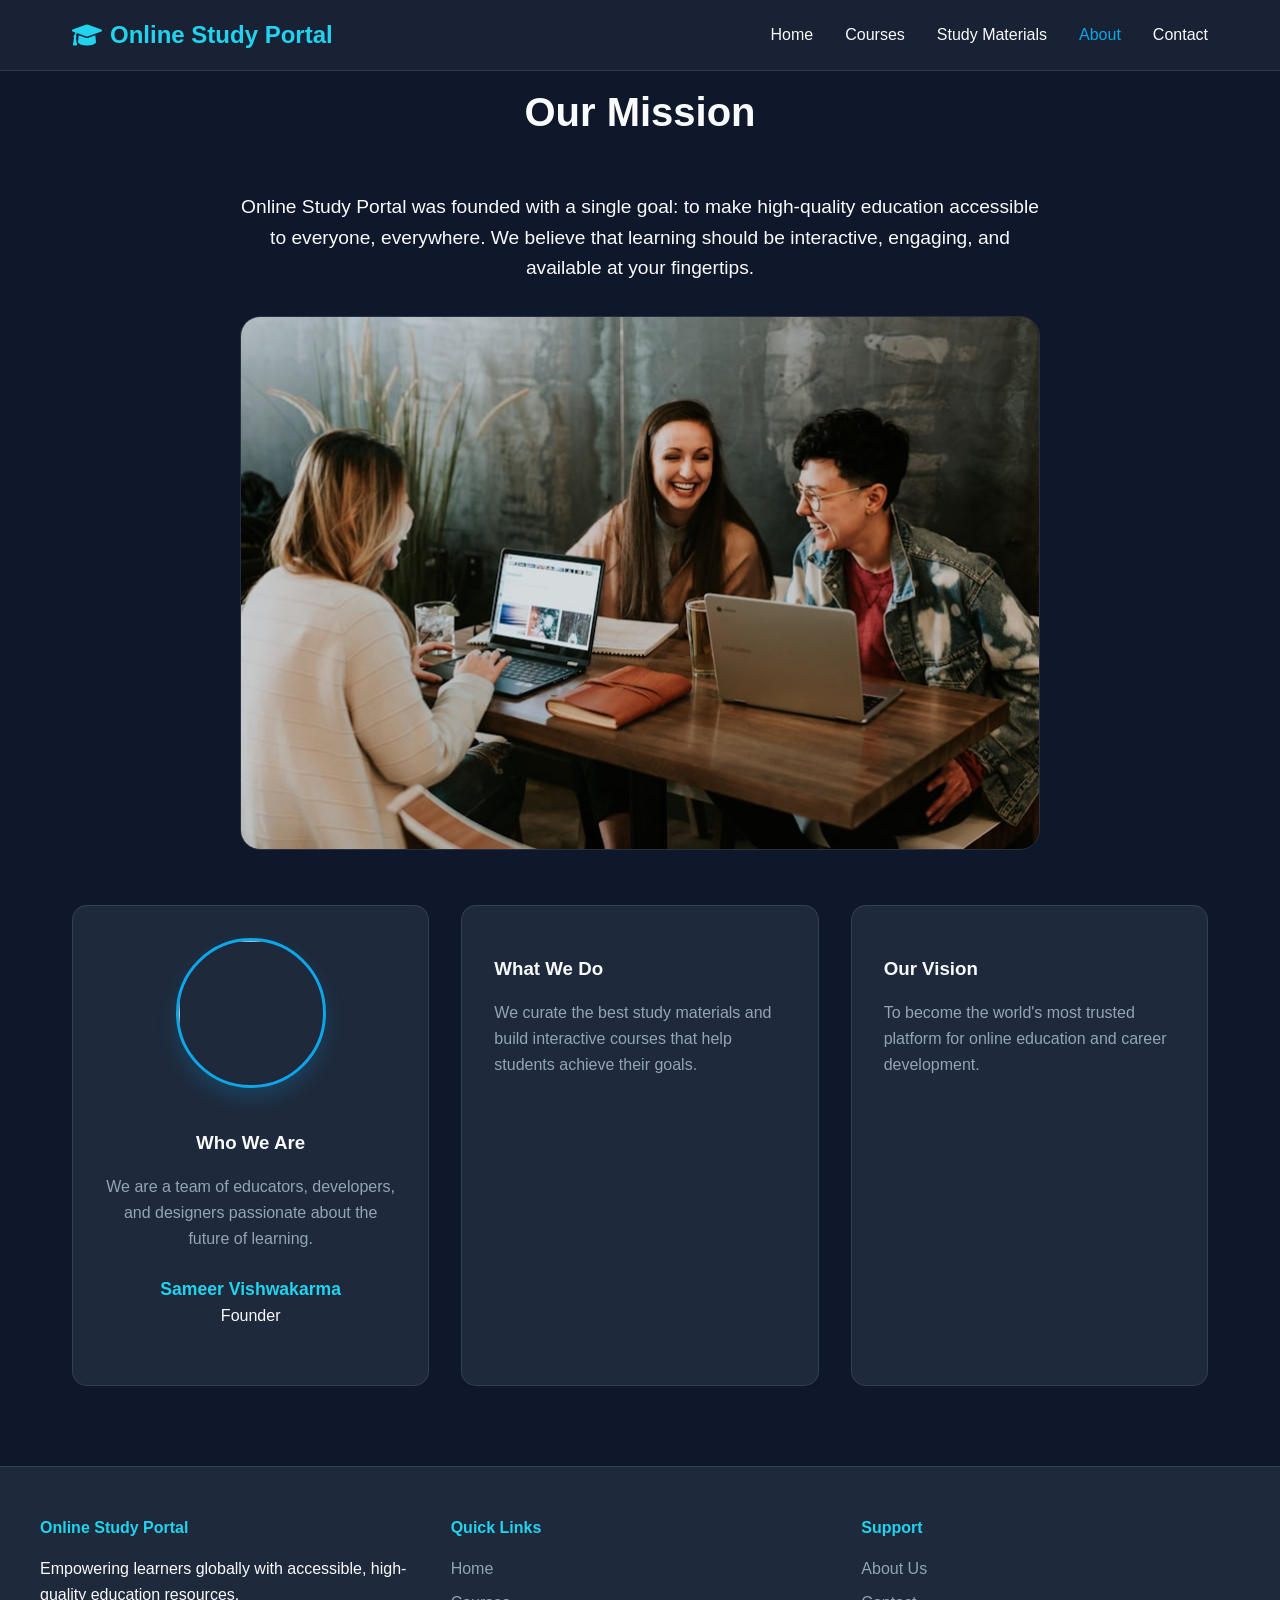
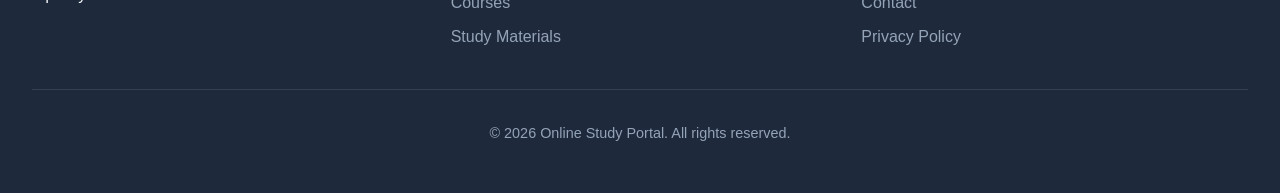
==== about.html @ eb3f568d "Initial commit" ====
<!DOCTYPE html>
<html lang="en">

<head>
    <meta charset="UTF-8">
    <meta name="viewport" content="width=device-width, initial-scale=1.0">
    <title>About Us | Online Study Portal</title>
    <link rel="stylesheet" href="style.css">
    <link rel="stylesheet" href="https://cdnjs.cloudflare.com/ajax/libs/font-awesome/6.0.0/css/all.min.css">
</head>

<body>
    <header>
        <nav>
            <a href="index.html" class="logo">
                <i class="fas fa-graduation-cap"></i> Online Study Portal
            </a>
            <ul class="nav-links">
                <li><a href="index.html">Home</a></li>
                <li><a href="courses.html">Courses</a></li>
                <li><a href="materials.html">Study Materials</a></li>
                <li><a href="about.html" class="active">About</a></li>
                <li><a href="contact.html">Contact</a></li>
            </ul>
        </nav>
    </header>

    <main>
        <section>
            <h2 class="section-title">Our Mission</h2>
            <div style="max-width: 800px; margin: 0 auto; text-align: center;">
                <p style="font-size: 1.2rem; margin-bottom: 2rem;">Online Study Portal was founded with a single goal:
                    to make
                    high-quality education accessible to everyone, everywhere. We believe that learning should be
                    interactive, engaging, and available at your fingertips.</p>
                <img src="images/team-working.jpg"
                    alt="Team working together"
                    style="width: 100%; border-radius: 20px; border: 1px solid var(--border-color); margin-bottom: 3rem;">
            </div>

            <div class="grid">
                <div class="card founder-card">
                    <!-- <img src="founder.jpg" alt="Founder of Online Study Portal" class="founder-img"> -->

                     <img src="C:\Users\neera\OneDrive\Desktop\My_Website\images\founder90.jpg" class="founder-img">

                    <h3>Who We Are</h3>
                    <p>We are a team of educators, developers, and designers passionate about the future of learning.
                    </p>
                    <p class="founder-name"><strong>Sameer Vishwakarma</strong><br>Founder</p>
                </div>
                <div class="card">
                    <h3>What We Do</h3>
                    <p>We curate the best study materials and build interactive courses that help students achieve their
                        goals.</p>
                </div>
                <div class="card">
                    <h3>Our Vision</h3>
                    <p>To become the world's most trusted platform for online education and career development.</p>
                </div>
            </div>
        </section>
    </main>

    <footer>
        <div class="footer-content">
            <div class="footer-section">
                <h4>Online Study Portal</h4>
                <p>Empowering learners globally with accessible, high-quality education resources.</p>
            </div>
            <div class="footer-section">
                <h4>Quick Links</h4>
                <ul class="footer-links">
                    <li><a href="index.html">Home</a></li>
                    <li><a href="courses.html">Courses</a></li>
                    <li><a href="materials.html">Study Materials</a></li>
                </ul>
            </div>
            <div class="footer-section">
                <h4>Support</h4>
                <ul class="footer-links">
                    <li><a href="about.html">About Us</a></li>
                    <li><a href="contact.html">Contact</a></li>
                    <li><a href="#">Privacy Policy</a></li>
                </ul>
            </div>
        </div>
        <div class="copyright">
            &copy; 2026 Online Study Portal. All rights reserved.
        </div>
    </footer>
</body>

</html>
---- style.css ----
:root {
    --primary-color: #0ea5e9;
    --primary-dark: #0284c7;
    --secondary-color: #6366f1;
    --bg-color: #0f172a;
    --card-bg: #1e293b;
    --text-color: #f8fafc;
    --text-muted: #94a3b8;
    --accent-color: #22d3ee;
    --glass-bg: rgba(30, 41, 59, 0.7);
    --border-color: rgba(255, 255, 255, 0.1);
    --transition: all 0.3s ease;
}

* {
    margin: 0;
    padding: 0;
    box-sizing: border-box;
    font-family: 'Inter', -apple-system, BlinkMacSystemFont, "Segoe UI", Roboto, sans-serif;
}

body {
    background-color: var(--bg-color);
    color: var(--text-color);
    line-height: 1.6;
    overflow-x: hidden;
}

/* Header & Navigation */
header {
    background: var(--glass-bg);
    backdrop-filter: blur(10px);
    position: fixed;
    width: 100%;
    top: 0;
    z-index: 1000;
    border-bottom: 1px solid var(--border-color);
}

nav {
    max-width: 1200px;
    margin: 0 auto;
    padding: 1rem 2rem;
    display: flex;
    justify-content: space-between;
    align-items: center;
}

.logo {
    font-size: 1.5rem;
    font-weight: 700;
    color: var(--accent-color);
    text-decoration: none;
    display: flex;
    align-items: center;
    gap: 0.5rem;
}

.nav-links {
    display: flex;
    list-style: none;
    gap: 2rem;
}

.nav-links a {
    text-decoration: none;
    color: var(--text-color);
    font-weight: 500;
    transition: var(--transition);
}

.nav-links a:hover,
.nav-links a.active {
    color: var(--primary-color);
}

/* Hero Section */
.hero {
    background: linear-gradient(rgba(15, 23, 42, 0.8), rgba(15, 23, 42, 0.8)),
        url('https://images.unsplash.com/photo-1516321318423-f06f85e504b3?auto=format&fit=crop&w=1200&q=80');
    background-size: cover;
    background-position: center;
}

.hero-content h1 {
    font-size: 4rem;
    margin-bottom: 1.5rem;
    background: linear-gradient(to right, #fff, var(--primary-color));
    -webkit-background-clip: text;
    background-clip: text;
    -webkit-text-fill-color: transparent;
}

.hero-content p {
    font-size: 1.2rem;
    color: var(--text-muted);
    max-width: 600px;
    margin: 0 auto 2rem;
}

.cta-button {
    display: inline-block;
    padding: 1rem 2.5rem;
    background: var(--primary-color);
    color: white;
    text-decoration: none;
    border-radius: 50px;
    font-weight: 600;
    transition: var(--transition);
    box-shadow: 0 10px 20px rgba(14, 165, 233, 0.3);
}

.cta-button:hover {
    transform: translateY(-3px);
    box-shadow: 0 15px 30px rgba(14, 165, 233, 0.4);
    background: var(--primary-dark);
}

/* Sections */
section {
    padding: 5rem 2rem;
    max-width: 1200px;
    margin: 0 auto;
}

.section-title {
    text-align: center;
    font-size: 2.5rem;
    margin-bottom: 3rem;
}

/* Course Cards */
.grid {
    display: grid;
    grid-template-columns: repeat(auto-fit, minmax(300px, 1fr));
    gap: 2rem;
}

.card {
    background: var(--card-bg);
    border-radius: 15px;
    padding: 2rem;
    border: 1px solid var(--border-color);
    transition: var(--transition);
    position: relative;
    overflow: hidden;
}

.card:hover {
    transform: translateY(-10px);
    border-color: var(--primary-color);
}

.card-icon {
    font-size: 2.5rem;
    color: var(--primary-color);
    margin-bottom: 1rem;
}

.card h3 {
    margin: 1rem 0;
}

.card-img {
    width: 100%;
    height: 180px;
    object-fit: cover;
    border-radius: 10px;
    margin-bottom: 1rem;
    transition: var(--transition);
}

.card:hover .card-img {
    transform: scale(1.05);
}

.card p {
    color: var(--text-muted);
    margin-bottom: 1.5rem;
}

.founder-card {
    display: flex;
    flex-direction: column;
    align-items: center;
    text-align: center;
}

.founder-img {
    width: 150px;
    height: 150px;
    border-radius: 50%;
    object-fit: cover;
    border: 3px solid var(--primary-color);
    margin-bottom: 1.5rem;
    box-shadow: 0 10px 20px rgba(14, 165, 233, 0.2);
}

.founder-name {
    margin-top: auto;
    color: var(--text-color) !important;
}

.founder-name strong {
    color: var(--accent-color);
    font-size: 1.1rem;
}

/* Footer */
footer {
    background: var(--card-bg);
    padding: 3rem 2rem;
    text-align: center;
    border-top: 1px solid var(--border-color);
}

.footer-content {
    max-width: 1200px;
    margin: 0 auto;
    display: grid;
    grid-template-columns: repeat(auto-fit, minmax(200px, 1fr));
    gap: 2rem;
    text-align: left;
    margin-bottom: 2rem;
}

.footer-section h4 {
    margin-bottom: 1rem;
    color: var(--accent-color);
}

.footer-links {
    list-style: none;
}

.footer-links li {
    margin-bottom: 0.5rem;
}

.footer-links a {
    color: var(--text-muted);
    text-decoration: none;
    transition: var(--transition);
}

.footer-links a:hover {
    color: var(--primary-color);
}

.copyright {
    color: var(--text-muted);
    font-size: 0.9rem;
    padding-top: 2rem;
    border-top: 1px solid var(--border-color);
}

/* Responsive design */
@media (max-width: 768px) {
    .hero-content h1 {
        font-size: 2.5rem;
    }

    .nav-links {
        display: none;
    }
}
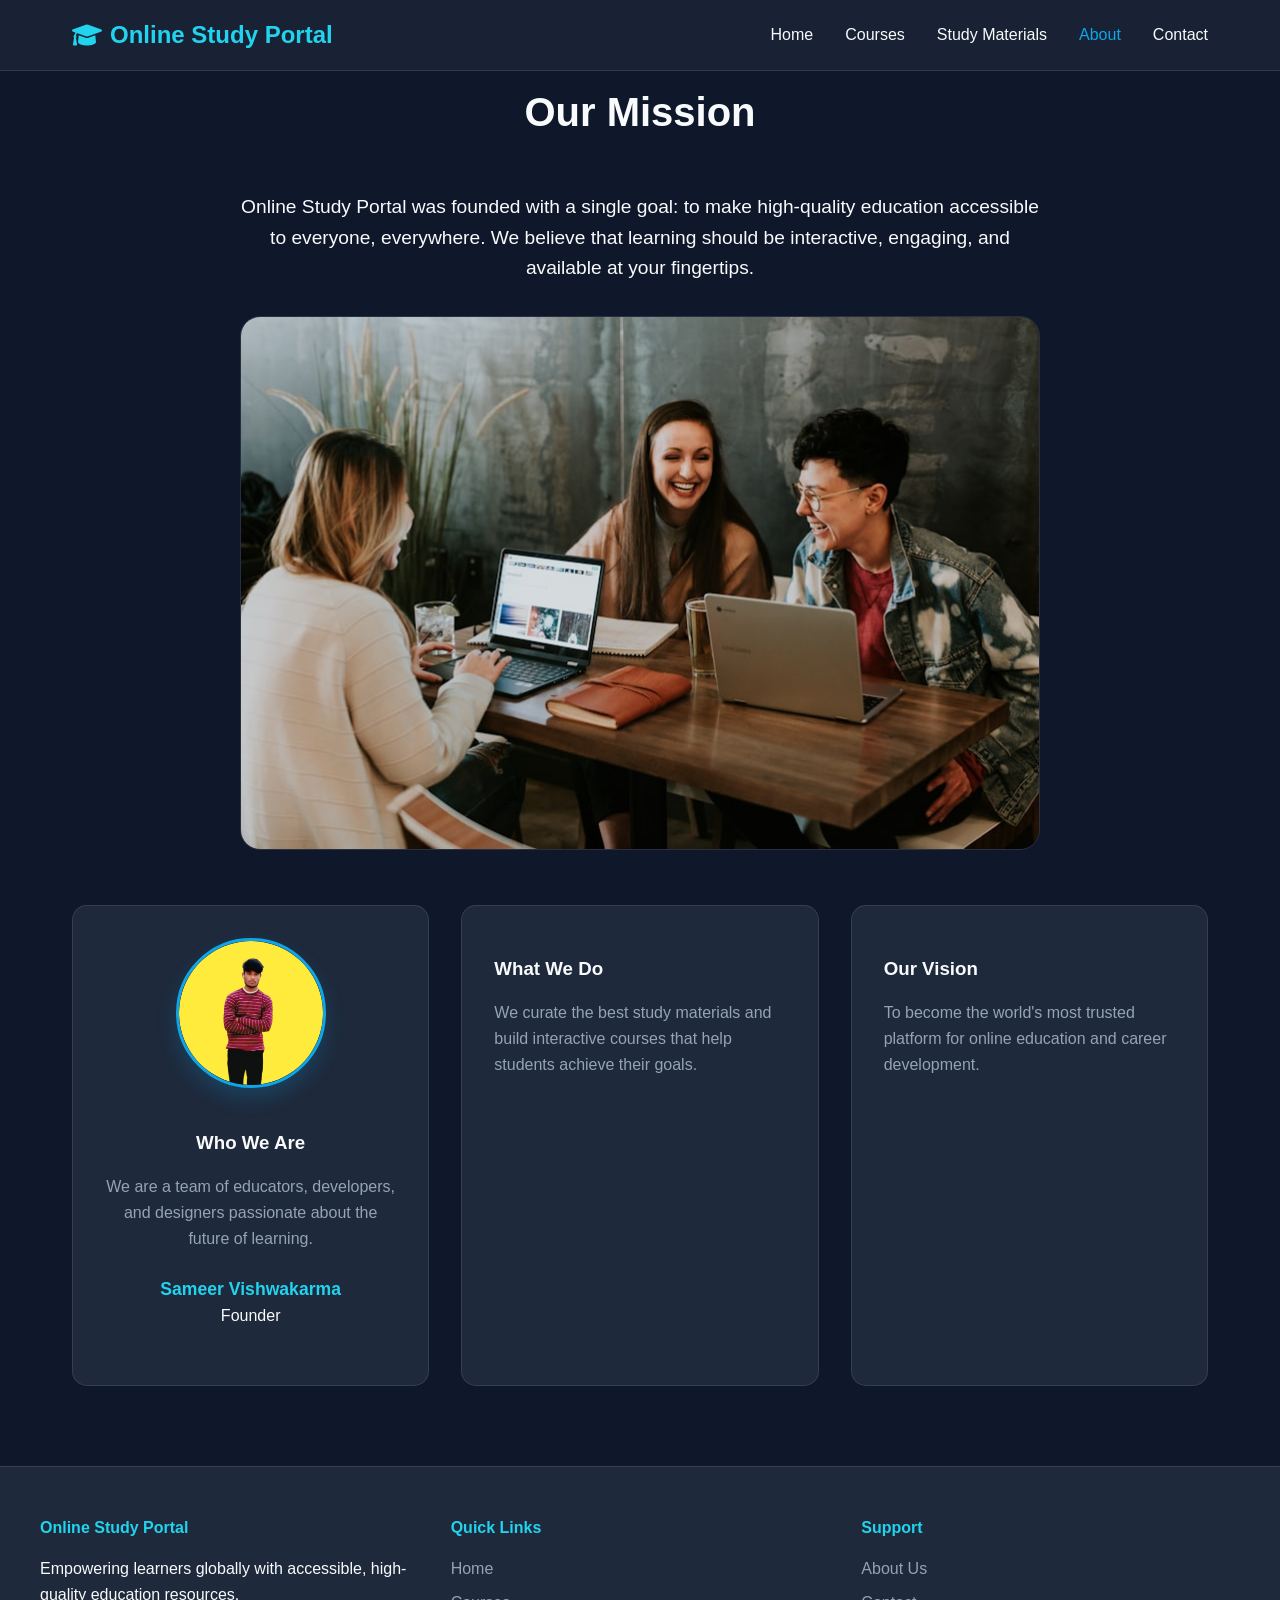
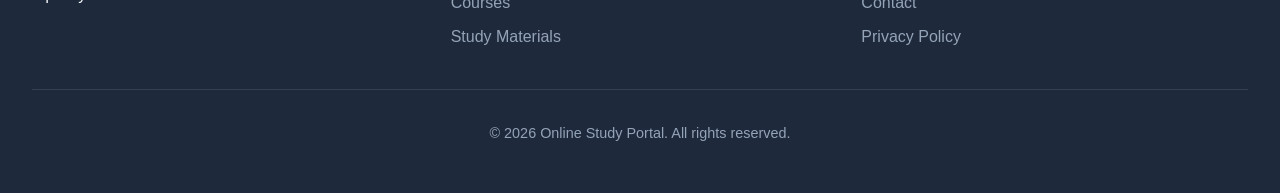
==== commit 09316ded: "Update about.html" ====
--- a/about.html
+++ b/about.html
@@ -42,7 +42,7 @@
                 <div class="card founder-card">
                     <!-- <img src="founder.jpg" alt="Founder of Online Study Portal" class="founder-img"> -->
 
-                     <img src="C:\Users\neera\OneDrive\Desktop\My_Website\images\founder90.jpg" class="founder-img">
+                     <img src="images\founder100.png" class="founder-img">
 
                     <h3>Who We Are</h3>
                     <p>We are a team of educators, developers, and designers passionate about the future of learning.
@@ -91,4 +91,4 @@
     </footer>
 </body>
 
-</html>+</html>
